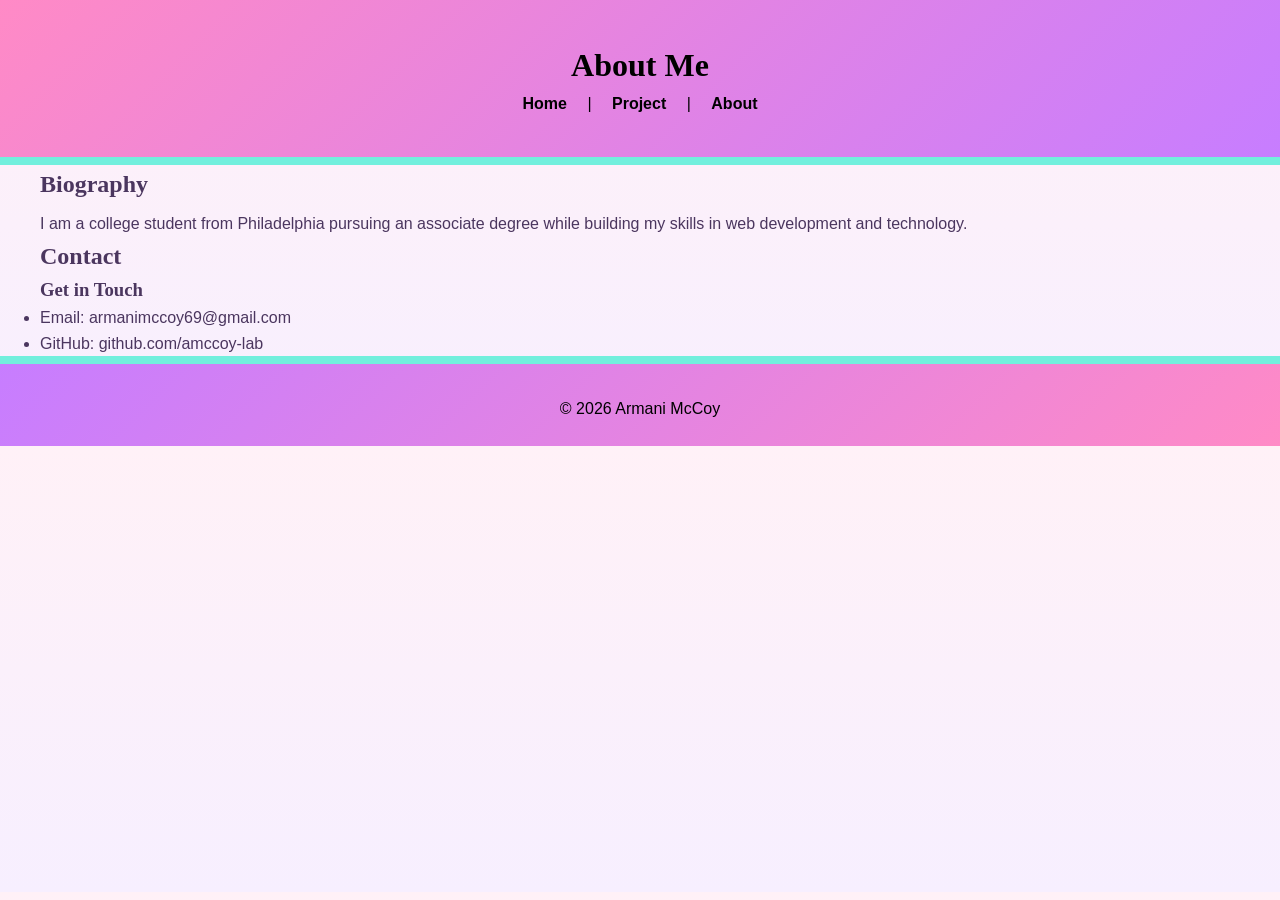
==== about.html @ d76a6e62 "Refactor code structure for improved readability and maintainability" ====
<!DOCTYPE html>
<html lang="en">

<head>
    <meta charset="UTF-8">
    <meta name="viewport" content="width=device-width, initial-scale=1.0">
   <title>About Me - My Portfolio</title>
<link rel="stylesheet" href="mystyle.css">
</head>

<body>

<header id="header">

<h1>About Me</h1>

<nav>
    <a href="index.html">Home</a> |
    <a href="project.html">Project</a> |
    <a href="about.html">About</a>
</nav>

</header>

<main>

<section>

<h2>Biography</h2>

<p>
I am a college student from Philadelphia pursuing an associate degree while
building my skills in web development and technology.
</p>

</section>

<section>

<h2>Contact</h2>

<h3>Get in Touch</h3>

<ul>
    <li>Email: armanimccoy69@gmail.com</li>
    <li>GitHub: github.com/amccoy-lab</li>

</ul>

</section>

</main>

<footer id="footer">

<p>&copy; 2026 Armani McCoy</p>

</footer>

</body>
</html>
---- mystyle.css ----
/* =====================
   GLOBAL STYLES
   ===================== */

* {
    box-sizing: border-box;
    margin: 0;
    padding: 0;
}

body {
    font-family: "Poppins", sans-serif;
    background: linear-gradient(to bottom, #fff1f7, #f7efff);
    color: #4b365f;
    line-height: 1.6;
    overflow-x: hidden;
}

/* TYPE SELECTORS */

h1, h2, h3 {
    font-family: "Playfair Display", serif;
}

p {
    margin-top: 8px;
}

img {
    width: 100%;
    max-width: 600px;
    display: block;
    border-radius: 16px;
}

/* ID SELECTORS */

#header {
    background: linear-gradient(135deg, #ff8ac6, #c77dff);
    color: black;
    text-align: center;
    padding: 40px;
    border-bottom: 8px solid #72efdd;
}

#footer {
    background: linear-gradient(135deg, #c77dff, #ff8ac6);
    color: black;
    text-align: center;
    padding: 24px;
    border-top: 8px solid #72efdd;
}

/* CLASS SELECTORS */

.content-box {
    background-color: white;
    margin: 32px;
    padding: 24px;
    border: 3px solid #ff8ac6;
    border-radius: 24px;
    box-shadow: 0 4px 12px rgba(0,0,0,.1);
}

.card {
    background-color: #fff7fc;
    padding: 24px;
    border: 2px solid #c77dff;
    border-radius: 16px;
    box-shadow: 0 2px 8px rgba(0,0,0,.08);
}

/* =====================
   NAVIGATION
   ===================== */

nav ul {
    list-style: none;
    margin-top: 16px;
}

nav li {
    display: inline-block;
    margin: 0 8px;
}

nav a {
    text-decoration: none;
    color: black;
    font-weight: 600;
    padding: 8px 16px;
    border-radius: 24px;
    transition: 0.3s;
}

nav a:hover {
    background-color: rgba(255,255,255,.25);
}

/* =====================
   FLEXBOX LAYOUT
   ===================== */

#goals {
    display: flex;
    gap: 24px;
    flex-wrap: wrap;
}

#goals .card {
    flex: 1 1 300px;
}

/* GOALS GRID */

.goals-grid {
    display: grid;
    grid-template-columns: repeat(3, 1fr);
    gap: 24px;
}

/* =====================
   HOBBIES
   ===================== */

#hobbies ul {
    padding-left: 24px;
    margin-top: 16px;
}

#hobbies li {
    margin-bottom: 8px;
}

/* =====================
   IMAGE STYLING
   ===================== */

#about img {
    margin-top: 24px;
    border: 4px solid #72efdd;
}

/* =====================
   DESKTOP CONTAINER
   ===================== */

main {
    max-width: 1200px;
    margin: 0 auto;
    width: 100%;
}

/* =====================
   LARGE TABLET
   1024px
   ===================== */

@media (max-width: 1024px) {

    .goals-grid {
        grid-template-columns: repeat(2, 1fr);
    }

    .content-box {
        margin: 24px;
    }

}

/* =====================
   SMALL TABLET
   768px
   ===================== */

@media (max-width: 768px) {

    .content-box {
        margin: 24px 16px;
    }

    #goals {
        flex-direction: column;
    }

    nav li {
        display: inline-block;
        margin: 8px 4px;
    }

}

/* =====================
   MOBILE
   640px
   ===================== */

@media (max-width: 640px) {

    .goals-grid {
        grid-template-columns: 1fr;
    }

    .content-box {
        margin: 16px;
        padding: 16px;
    }

    nav li {
        display: block;
        margin: 8px 0;
    }

}

/* =====================
   SMALL MOBILE
   320px+
   ===================== */

@media (max-width: 480px) {

    #header {
        padding: 24px 16px;
    }

    h1 {
        font-size: 2rem;
    }

    h2 {
        font-size: 1.5rem;
    }

    .content-box {
        margin: 16px 8px;
        padding: 16px;
    }

    .card {
        padding: 16px;
    }

}
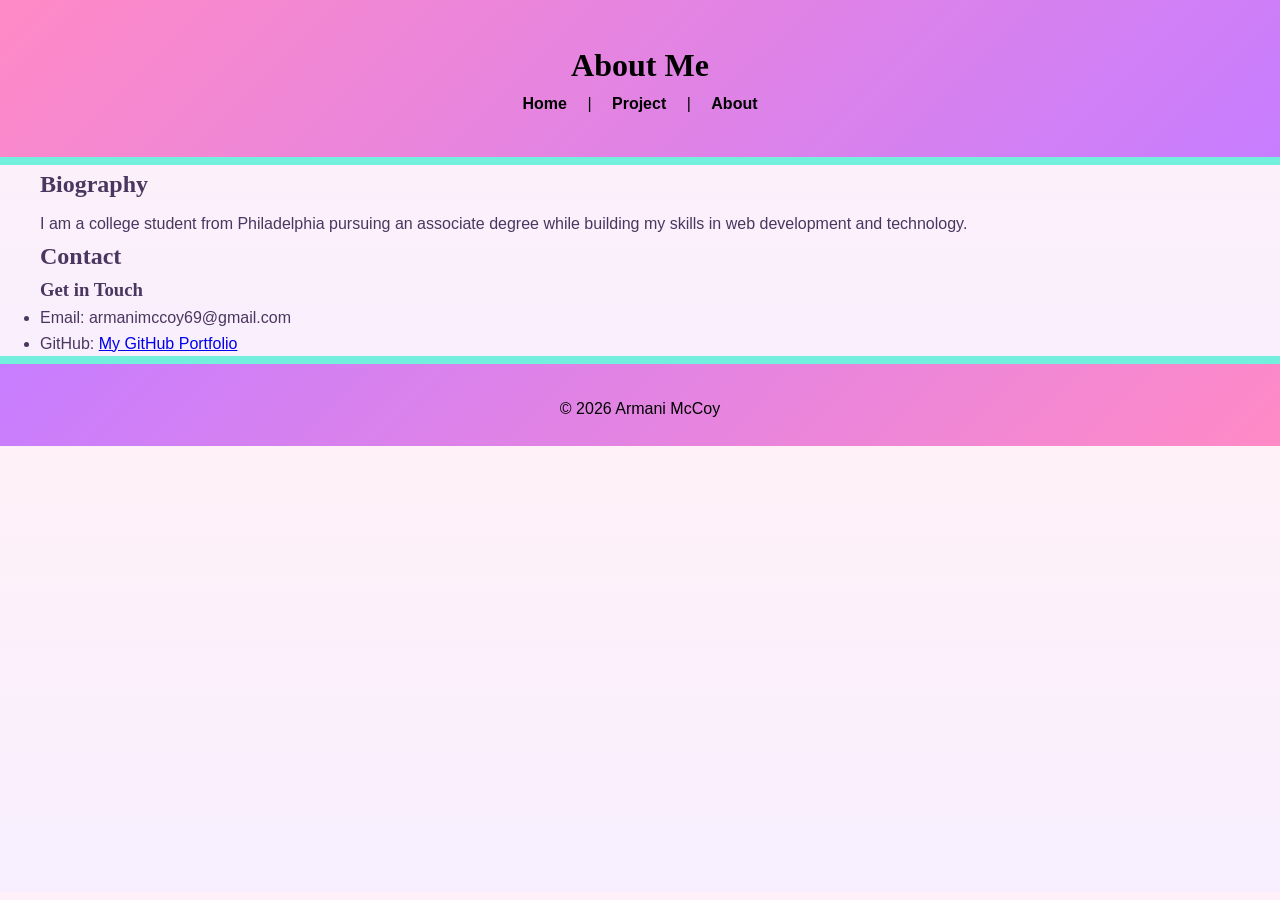
==== commit 05a1a997: "Enhance accessibility by adding aria-labels to navigation elements and update GitHub link format in " ====
--- a/about.html
+++ b/about.html
@@ -14,7 +14,7 @@
 
 <h1>About Me</h1>
 
-<nav>
+<nav aria-label="Main navigation">
     <a href="index.html">Home</a> |
     <a href="project.html">Project</a> |
     <a href="about.html">About</a>
@@ -43,7 +43,9 @@
 
 <ul>
     <li>Email: armanimccoy69@gmail.com</li>
-    <li>GitHub: github.com/amccoy-lab</li>
+   <li>GitHub:
+    <a href="https://github.com/amccoy-lab">My GitHub Portfolio</a>
+</li>
 
 </ul>
 
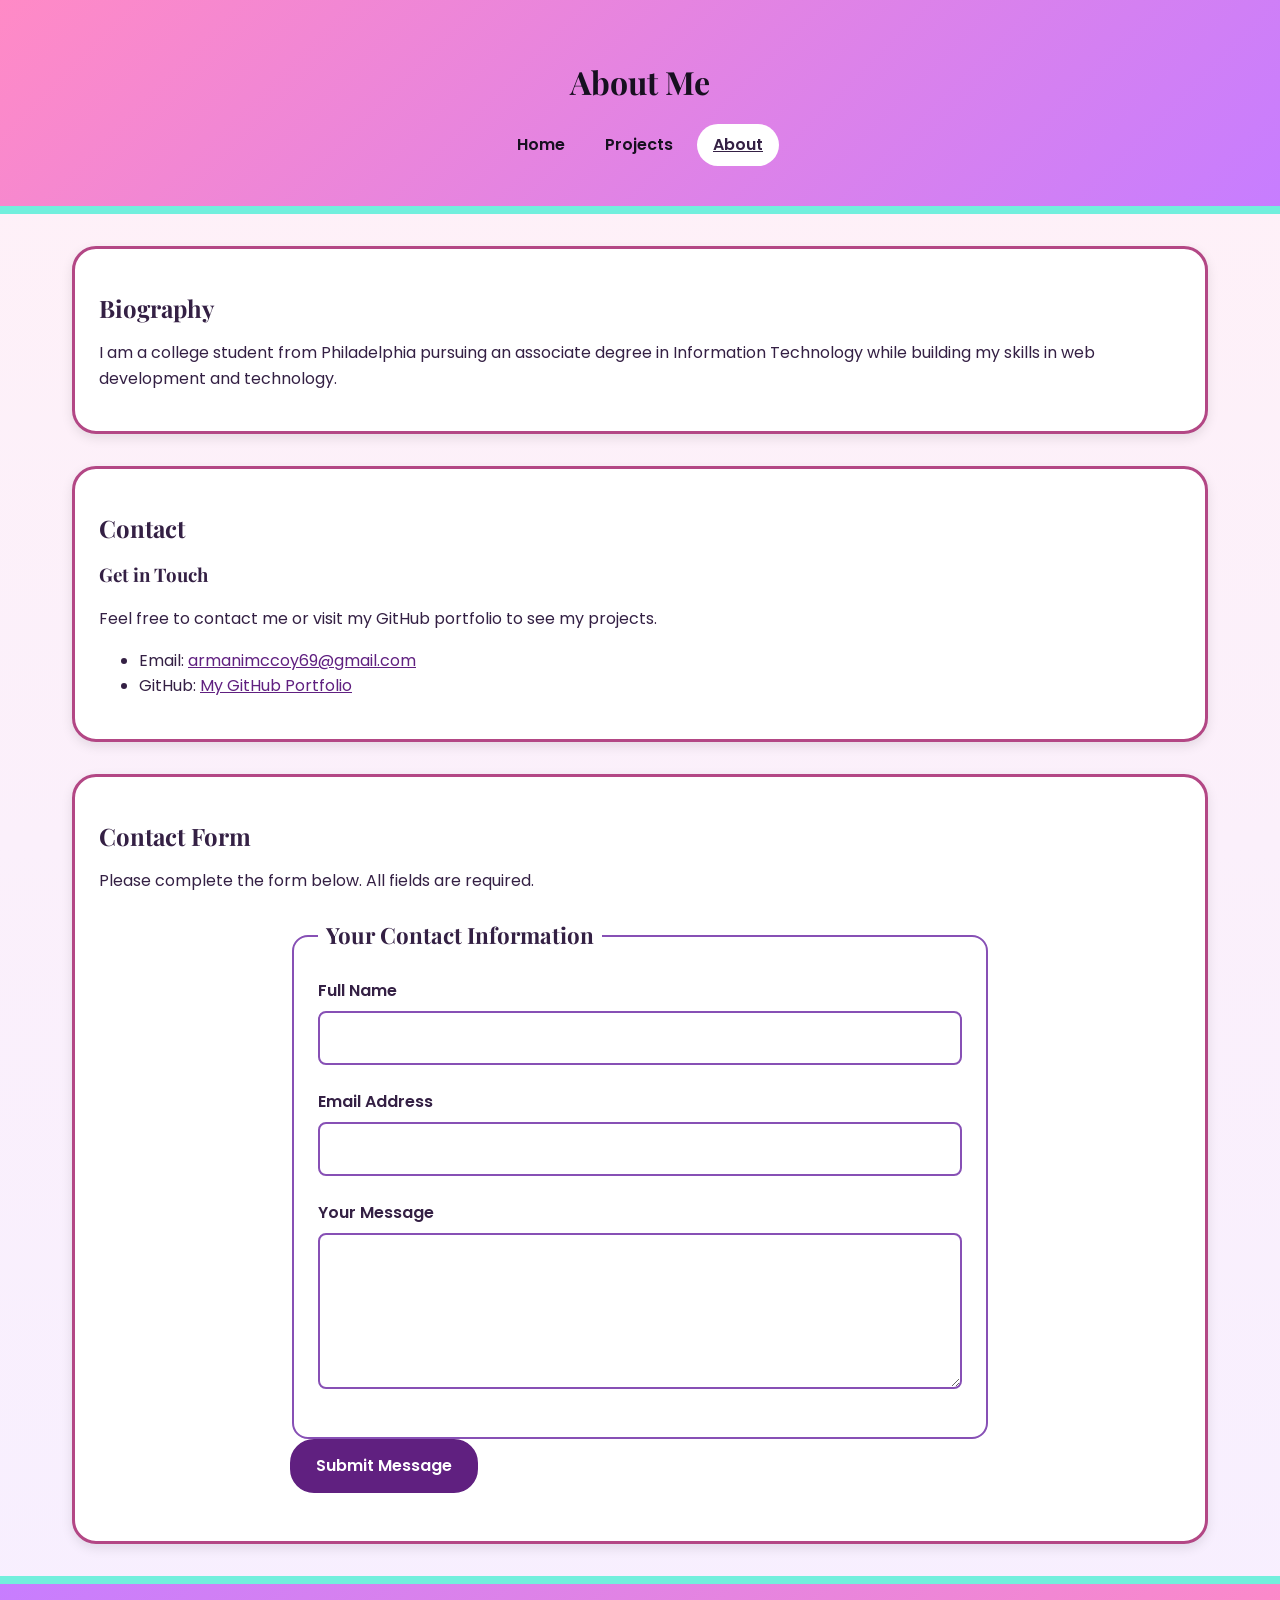
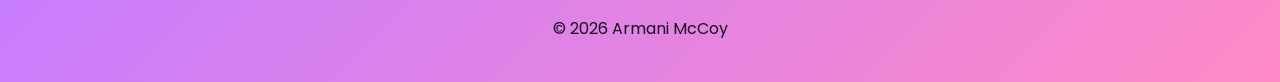
==== commit 15bbfcbc: "Refactor about.html for improved structure and accessibility; add contact form and enhance content f" ====
--- a/about.html
+++ b/about.html
@@ -1,63 +1,180 @@
+
 <!DOCTYPE html>
 <html lang="en">
 
 <head>
     <meta charset="UTF-8">
-    <meta name="viewport" content="width=device-width, initial-scale=1.0">
-   <title>About Me - My Portfolio</title>
-<link rel="stylesheet" href="mystyle.css">
+    <meta name="viewport"
+          content="width=device-width, initial-scale=1.0">
+
+    <title>About Me - Armani McCoy Portfolio</title>
+    <link rel="stylesheet" href="mystyle.css">
 </head>
 
 <body>
 
+<a class="skip-link" href="#main-content">
+    Skip to main content
+</a>
+
 <header id="header">
 
-<h1>About Me</h1>
+    <h1>About Me</h1>
 
-<nav aria-label="Main navigation">
-    <a href="index.html">Home</a> |
-    <a href="project.html">Project</a> |
-    <a href="about.html">About</a>
-</nav>
+    <nav aria-label="Main navigation">
+        <a href="index.html">Home</a>
+        <a href="project.html">Projects</a>
+        <a href="about.html" aria-current="page">About</a>
+    </nav>
 
 </header>
 
-<main>
+<main id="main-content">
 
-<section>
+    <section class="content-box">
 
-<h2>Biography</h2>
+        <h2>Biography</h2>
 
-<p>
-I am a college student from Philadelphia pursuing an associate degree while
-building my skills in web development and technology.
-</p>
+        <p>
+            I am a college student from Philadelphia
+            pursuing an associate degree in
+            Information Technology while building
+            my skills in web development and technology.
+        </p>
 
-</section>
+    </section>
 
-<section>
+    <section class="content-box">
 
-<h2>Contact</h2>
+        <h2>Contact</h2>
 
-<h3>Get in Touch</h3>
+        <h3>Get in Touch</h3>
 
-<ul>
-    <li>Email: armanimccoy69@gmail.com</li>
-   <li>GitHub:
-    <a href="https://github.com/amccoy-lab">My GitHub Portfolio</a>
-</li>
+        <p>
+            Feel free to contact me or visit my
+            GitHub portfolio to see my projects.
+        </p>
 
-</ul>
+        <ul>
+            <li>
+                Email:
+                <a href="mailto:armanimccoy69@gmail.com">
+                    armanimccoy69@gmail.com
+                </a>
+            </li>
 
-</section>
+            <li>
+                GitHub:
+                <a href="https://github.com/amccoy-lab">
+                    My GitHub Portfolio
+                </a>
+            </li>
+        </ul>
+
+    </section>
+
+    <section class="content-box">
+
+        <h2>Contact Form</h2>
+
+        <p>
+            Please complete the form below.
+            All fields are required.
+        </p>
+
+        <form id="contact-form"
+              class="contact-form"
+              novalidate>
+
+            <fieldset>
+
+                <legend>Your Contact Information</legend>
+
+                <div class="form-group">
+
+                    <label for="full-name">
+                        Full Name
+                    </label>
+
+                    <input
+                        type="text"
+                        id="full-name"
+                        name="full-name"
+                        autocomplete="name"
+                        required
+                        aria-describedby="name-error"
+                    >
+
+                    <p id="name-error"
+                       class="error-message"
+                       aria-live="polite"></p>
+
+                </div>
+
+                <div class="form-group">
+
+                    <label for="email">
+                        Email Address
+                    </label>
+
+                    <input
+                        type="email"
+                        id="email"
+                        name="email"
+                        autocomplete="email"
+                        required
+                        aria-describedby="email-error"
+                    >
+
+                    <p id="email-error"
+                       class="error-message"
+                       aria-live="polite"></p>
+
+                </div>
+
+                <div class="form-group">
+
+                    <label for="message">
+                        Your Message
+                    </label>
+
+                    <textarea
+                        id="message"
+                        name="message"
+                        rows="5"
+                        required
+                        aria-describedby="message-error"
+                    ></textarea>
+
+                    <p id="message-error"
+                       class="error-message"
+                       aria-live="polite"></p>
+
+                </div>
+
+            </fieldset>
+
+            <button type="submit"
+                    class="submit-button">
+                Submit Message
+            </button>
+
+            <p id="form-status"
+               class="form-status"
+               role="status"
+               aria-live="polite"></p>
+
+        </form>
+
+    </section>
 
 </main>
 
 <footer id="footer">
-
-<p>&copy; 2026 Armani McCoy</p>
-
+    <p>&copy; 2026 Armani McCoy</p>
 </footer>
 
+<script src="contact.js"></script>
+
 </body>
-</html>+</html>
--- a/mystyle.css
+++ b/mystyle.css
@@ -2,25 +2,31 @@
 /* =====================
    GLOBAL STYLES
    ===================== */
+
+@import url('https://fonts.googleapis.com/css2?family=Playfair+Display:wght@400;600;700&family=Poppins:wght@400;500;600;700&display=swap');
 
 * {
     box-sizing: border-box;
+}
+
+html {
+    scroll-behavior: smooth;
+}
+
+body {
     margin: 0;
-    padding: 0;
-}
-
-body {
     font-family: "Poppins", sans-serif;
     background: linear-gradient(to bottom, #fff1f7, #f7efff);
-    color: #4b365f;
+    color: #342044;
     line-height: 1.6;
-    overflow-x: hidden;
+    overflow-wrap: break-word;
 }
 
 /* TYPE SELECTORS */
 
 h1, h2, h3 {
     font-family: "Playfair Display", serif;
+    line-height: 1.3;
 }
 
 p {
@@ -30,94 +36,154 @@
 img {
     width: 100%;
     max-width: 600px;
+    height: auto;
     display: block;
     border-radius: 16px;
 }
 
-/* ID SELECTORS */
+a {
+    color: #602080;
+}
+
+a:hover {
+    text-decoration: underline;
+}
+
+/* =====================
+   KEYBOARD ACCESSIBILITY
+   ===================== */
+
+.skip-link {
+    position: absolute;
+    top: -100px;
+    left: 16px;
+    z-index: 1000;
+    background: white;
+    color: #342044;
+    padding: 12px 16px;
+    border: 2px solid #602080;
+    border-radius: 8px;
+}
+
+.skip-link:focus {
+    top: 8px;
+}
+
+:focus-visible {
+    outline: 3px solid #342044;
+    outline-offset: 4px;
+}
+
+/* =====================
+   HEADER AND FOOTER
+   ===================== */
 
 #header {
     background: linear-gradient(135deg, #ff8ac6, #c77dff);
-    color: black;
+    color: #171020;
     text-align: center;
-    padding: 40px;
+    padding: 40px 24px;
     border-bottom: 8px solid #72efdd;
 }
 
 #footer {
     background: linear-gradient(135deg, #c77dff, #ff8ac6);
-    color: black;
+    color: #171020;
     text-align: center;
     padding: 24px;
     border-top: 8px solid #72efdd;
 }
 
-/* CLASS SELECTORS */
+/* =====================
+   NAVIGATION
+   ===================== */
+
+nav {
+    display: flex;
+    justify-content: center;
+    align-items: center;
+    flex-wrap: wrap;
+    gap: 8px;
+    margin-top: 16px;
+}
+
+nav a {
+    display: inline-block;
+    text-decoration: none;
+    color: #171020;
+    font-weight: 600;
+    padding: 8px 16px;
+    border-radius: 24px;
+}
+
+nav a:hover,
+nav a:focus-visible {
+    background-color: #ffffff;
+    color: #342044;
+}
+
+nav a[aria-current="page"] {
+    background-color: #ffffff;
+    color: #342044;
+    text-decoration: underline;
+}
+
+/* =====================
+   MAIN CONTENT
+   ===================== */
+
+main {
+    max-width: 1200px;
+    width: 100%;
+    margin: 0 auto;
+}
 
 .content-box {
-    background-color: white;
+    background-color: #ffffff;
     margin: 32px;
     padding: 24px;
-    border: 3px solid #ff8ac6;
+    border: 3px solid #b34785;
     border-radius: 24px;
-    box-shadow: 0 4px 12px rgba(0,0,0,.1);
-}
+    box-shadow: 0 4px 12px rgba(0, 0, 0, .1);
+}
+
+.content-box h2 {
+    margin-bottom: 16px;
+}
+
+/* =====================
+   GESTALT: SIMILARITY
+   ===================== */
 
 .card {
     background-color: #fff7fc;
     padding: 24px;
-    border: 2px solid #c77dff;
+    border: 2px solid #8750b5;
     border-radius: 16px;
-    box-shadow: 0 2px 8px rgba(0,0,0,.08);
-}
-
-/* =====================
-   NAVIGATION
-   ===================== */
-
-nav ul {
-    list-style: none;
-    margin-top: 16px;
-}
-
-nav li {
-    display: inline-block;
-    margin: 0 8px;
-}
-
-nav a {
-    text-decoration: none;
-    color: black;
-    font-weight: 600;
-    padding: 8px 16px;
-    border-radius: 24px;
-    transition: 0.3s;
-}
-
-nav a:hover {
-    background-color: rgba(255,255,255,.25);
-}
-
-/* =====================
-   FLEXBOX LAYOUT
-   ===================== */
-
-#goals {
-    display: flex;
-    gap: 24px;
-    flex-wrap: wrap;
-}
-
-#goals .card {
-    flex: 1 1 300px;
-}
-
-/* GOALS GRID */
+    box-shadow: 0 2px 8px rgba(0, 0, 0, .08);
+}
+
+.card h3 {
+    color: #51236b;
+    margin-top: 0;
+}
+
+.card p {
+    margin-bottom: 0;
+}
+
+/* =====================
+   GESTALT: PROXIMITY
+   ===================== */
 
 .goals-grid {
     display: grid;
-    grid-template-columns: repeat(3, 1fr);
+    grid-template-columns: repeat(2, minmax(0, 1fr));
     gap: 24px;
+}
+
+#goals .card {
+    width: 100%;
 }
 
 /* =====================
@@ -137,31 +203,120 @@
    IMAGE STYLING
    ===================== */
 
-#about img {
+#about img,
+.portfolio-image {
     margin-top: 24px;
-    border: 4px solid #72efdd;
-}
-
-/* =====================
-   DESKTOP CONTAINER
-   ===================== */
-
-main {
-    max-width: 1200px;
-    margin: 0 auto;
+    border: 4px solid #479a8e;
+}
+
+/* =====================
+   ACCESSIBLE CONTACT FORM
+   ===================== */
+
+.contact-form {
+    max-width: 700px;
+    margin: 24px auto;
+}
+
+.contact-form fieldset {
+    border: 2px solid #8750b5;
+    border-radius: 16px;
+    padding: 24px;
+    min-width: 0;
+}
+
+.contact-form legend {
+    font-family: "Playfair Display", serif;
+    font-size: 1.4rem;
+    font-weight: 700;
+    color: #342044;
+    padding: 0 8px;
+}
+
+.form-group {
+    margin-bottom: 24px;
+}
+
+.form-group label {
+    display: block;
+    font-weight: 600;
+    margin-bottom: 8px;
+    color: #342044;
+}
+
+.form-group input,
+.form-group textarea {
+    display: block;
     width: 100%;
-}
-
-/* =====================
-   LARGE TABLET
-   1024px
+    padding: 12px;
+    border: 2px solid #8750b5;
+    border-radius: 8px;
+    font: inherit;
+    color: #342044;
+    background-color: #ffffff;
+}
+
+.form-group textarea {
+    min-height: 150px;
+    resize: vertical;
+}
+
+.form-group input:focus-visible,
+.form-group textarea:focus-visible {
+    outline: 3px solid #342044;
+    outline-offset: 2px;
+}
+
+.form-group input[aria-invalid="true"],
+.form-group textarea[aria-invalid="true"] {
+    border: 3px solid #a11232;
+}
+
+.error-message {
+    color: #a11232;
+    font-size: 0.95rem;
+    font-weight: 600;
+    margin-top: 8px;
+}
+
+.form-status {
+    margin-top: 16px;
+    font-weight: 600;
+}
+
+.form-status.error {
+    color: #a11232;
+}
+
+.form-status.success {
+    color: #245d39;
+}
+
+.submit-button {
+    background-color: #602080;
+    color: #ffffff;
+    border: 2px solid #602080;
+    padding: 12px 24px;
+    border-radius: 24px;
+    font: inherit;
+    font-weight: 600;
+    cursor: pointer;
+}
+
+.submit-button:hover {
+    background-color: #44135e;
+}
+
+.submit-button:focus-visible {
+    outline: 3px solid #342044;
+    outline-offset: 4px;
+}
+
+/* =====================
+   LARGE TABLET: 1024px
    ===================== */
 
 @media (max-width: 1024px) {
-
-    .goals-grid {
-        grid-template-columns: repeat(2, 1fr);
-    }
 
     .content-box {
         margin: 24px;
@@ -170,8 +325,7 @@
 }
 
 /* =====================
-   SMALL TABLET
-   768px
+   TABLET: 768px
    ===================== */
 
 @media (max-width: 768px) {
@@ -180,43 +334,43 @@
         margin: 24px 16px;
     }
 
-    #goals {
-        flex-direction: column;
-    }
-
-    nav li {
-        display: inline-block;
-        margin: 8px 4px;
-    }
-
-}
-
-/* =====================
-   MOBILE
-   640px
-   ===================== */
-
-@media (max-width: 640px) {
-
     .goals-grid {
         grid-template-columns: 1fr;
     }
+
+    #header {
+        padding: 32px 16px;
+    }
+
+}
+
+/* =====================
+   MOBILE: 640px
+   ===================== */
+
+@media (max-width: 640px) {
 
     .content-box {
         margin: 16px;
         padding: 16px;
     }
 
-    nav li {
-        display: block;
-        margin: 8px 0;
-    }
-
-}
-
-/* =====================
-   SMALL MOBILE
-   320px+
+    nav {
+        gap: 8px;
+    }
+
+    nav a {
+        padding: 8px 12px;
+    }
+
+    .contact-form fieldset {
+        padding: 16px;
+    }
+
+}
+
+/* =====================
+   SMALL MOBILE: 320px+
    ===================== */
 
 @media (max-width: 480px) {
@@ -242,4 +396,21 @@
         padding: 16px;
     }
 
-}
+    nav a {
+        padding: 8px;
+        font-size: 0.9rem;
+    }
+
+}
+
+/* =====================
+   REDUCED MOTION
+   ===================== */
+
+@media (prefers-reduced-motion: reduce) {
+
+    html {
+        scroll-behavior: auto;
+    }
+
+}
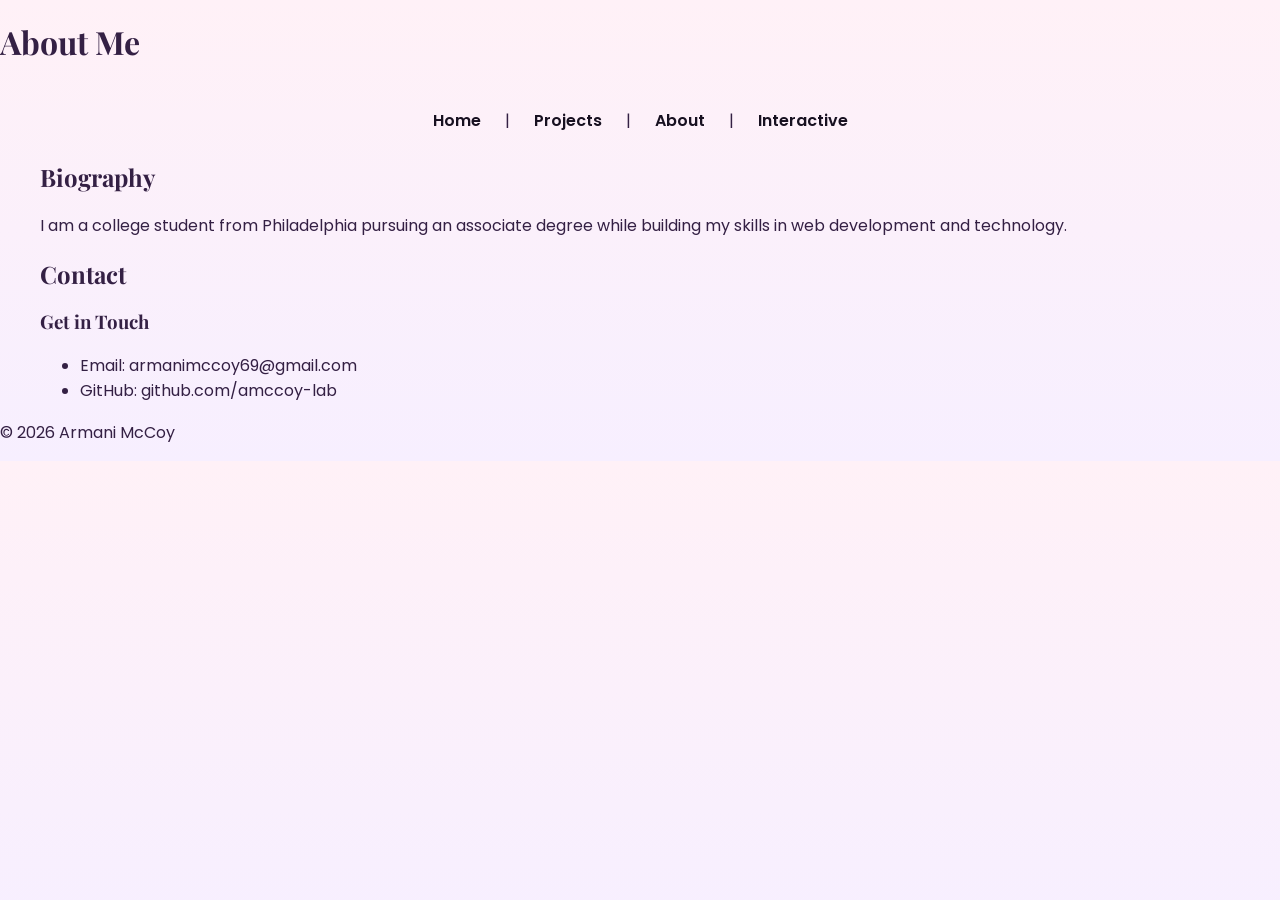
==== commit a81d8c57: "Add interactive features: button click counter, color customization, and dynamic to-do list" ====
--- a/about.html
+++ b/about.html
@@ -1,180 +1,67 @@
-
 <!DOCTYPE html>
 <html lang="en">
 
 <head>
     <meta charset="UTF-8">
-    <meta name="viewport"
-          content="width=device-width, initial-scale=1.0">
-
-    <title>About Me - Armani McCoy Portfolio</title>
-    <link rel="stylesheet" href="mystyle.css">
+    <meta name="viewport" content="width=device-width, initial-scale=1.0">
+    <title>About | Armani McCoy</title>
+    <link rel="preconnect" href="https://fonts.googleapis.com">
+<link rel="preconnect" href="https://fonts.gstatic.com" crossorigin>
+<link href="https://fonts.googleapis.com/css2?family=DM+Sans:wght@400;500;600;700&family=Poppins:wght@400;500;600;700&display=swap" rel="stylesheet">
+    <link rel="stylesheet" href="/mystyle.css">
 </head>
 
 <body>
 
-<a class="skip-link" href="#main-content">
-    Skip to main content
-</a>
+<header>
 
-<header id="header">
+<h1>About Me</h1>
 
-    <h1>About Me</h1>
-
-    <nav aria-label="Main navigation">
-        <a href="index.html">Home</a>
-        <a href="project.html">Projects</a>
-        <a href="about.html" aria-current="page">About</a>
-    </nav>
+<nav>
+   <nav aria-label="Main navigation">
+    <a href="index.html">Home</a> |
+    <a href="project.html">Projects</a> |
+    <a href="about.html">About</a> |
+    <a href="interactive.html">Interactive</a>
+</nav>
+</nav>
 
 </header>
 
-<main id="main-content">
+<main>
 
-    <section class="content-box">
+<section>
 
-        <h2>Biography</h2>
+<h2>Biography</h2>
 
-        <p>
-            I am a college student from Philadelphia
-            pursuing an associate degree in
-            Information Technology while building
-            my skills in web development and technology.
-        </p>
+<p>
+I am a college student from Philadelphia pursuing an associate degree while
+building my skills in web development and technology.
+</p>
 
-    </section>
+</section>
 
-    <section class="content-box">
+<section>
 
-        <h2>Contact</h2>
+<h2>Contact</h2>
 
-        <h3>Get in Touch</h3>
+<h3>Get in Touch</h3>
 
-        <p>
-            Feel free to contact me or visit my
-            GitHub portfolio to see my projects.
-        </p>
+<ul>
+    <li>Email: armanimccoy69@gmail.com</li>
+    <li>GitHub: github.com/amccoy-lab</li>
 
-        <ul>
-            <li>
-                Email:
-                <a href="mailto:armanimccoy69@gmail.com">
-                    armanimccoy69@gmail.com
-                </a>
-            </li>
+</ul>
 
-            <li>
-                GitHub:
-                <a href="https://github.com/amccoy-lab">
-                    My GitHub Portfolio
-                </a>
-            </li>
-        </ul>
-
-    </section>
-
-    <section class="content-box">
-
-        <h2>Contact Form</h2>
-
-        <p>
-            Please complete the form below.
-            All fields are required.
-        </p>
-
-        <form id="contact-form"
-              class="contact-form"
-              novalidate>
-
-            <fieldset>
-
-                <legend>Your Contact Information</legend>
-
-                <div class="form-group">
-
-                    <label for="full-name">
-                        Full Name
-                    </label>
-
-                    <input
-                        type="text"
-                        id="full-name"
-                        name="full-name"
-                        autocomplete="name"
-                        required
-                        aria-describedby="name-error"
-                    >
-
-                    <p id="name-error"
-                       class="error-message"
-                       aria-live="polite"></p>
-
-                </div>
-
-                <div class="form-group">
-
-                    <label for="email">
-                        Email Address
-                    </label>
-
-                    <input
-                        type="email"
-                        id="email"
-                        name="email"
-                        autocomplete="email"
-                        required
-                        aria-describedby="email-error"
-                    >
-
-                    <p id="email-error"
-                       class="error-message"
-                       aria-live="polite"></p>
-
-                </div>
-
-                <div class="form-group">
-
-                    <label for="message">
-                        Your Message
-                    </label>
-
-                    <textarea
-                        id="message"
-                        name="message"
-                        rows="5"
-                        required
-                        aria-describedby="message-error"
-                    ></textarea>
-
-                    <p id="message-error"
-                       class="error-message"
-                       aria-live="polite"></p>
-
-                </div>
-
-            </fieldset>
-
-            <button type="submit"
-                    class="submit-button">
-                Submit Message
-            </button>
-
-            <p id="form-status"
-               class="form-status"
-               role="status"
-               aria-live="polite"></p>
-
-        </form>
-
-    </section>
+</section>
 
 </main>
 
-<footer id="footer">
-    <p>&copy; 2026 Armani McCoy</p>
+<footer>
+
+<p>&copy; 2026 Armani McCoy</p>
+
 </footer>
 
-<script src="contact.js"></script>
-
 </body>
-</html>
+</html>
--- a/mystyle.css
+++ b/mystyle.css
@@ -414,3 +414,45 @@
     }
 
 }
+
+/* =====================
+   PROJECTS PAGE LAYOUT
+   ===================== */
+
+/* Gestalt Principle: Proximity */
+
+.projects-grid {
+    display: grid;
+    grid-template-columns: repeat(3, minmax(0, 1fr));
+    gap: 24px;
+    margin-top: 24px;
+}
+
+/* Gestalt Principle: Similarity */
+
+.projects-grid .card {
+    background-color: #fff7fc;
+    border: 2px solid #8750b5;
+    border-radius: 16px;
+    padding: 24px;
+}
+
+/* Tablet */
+
+@media (max-width: 1024px) {
+
+    .projects-grid {
+        grid-template-columns: repeat(2, minmax(0, 1fr));
+    }
+
+}
+
+/* Mobile */
+
+@media (max-width: 640px) {
+
+    .projects-grid {
+        grid-template-columns: 1fr;
+    }
+
+}
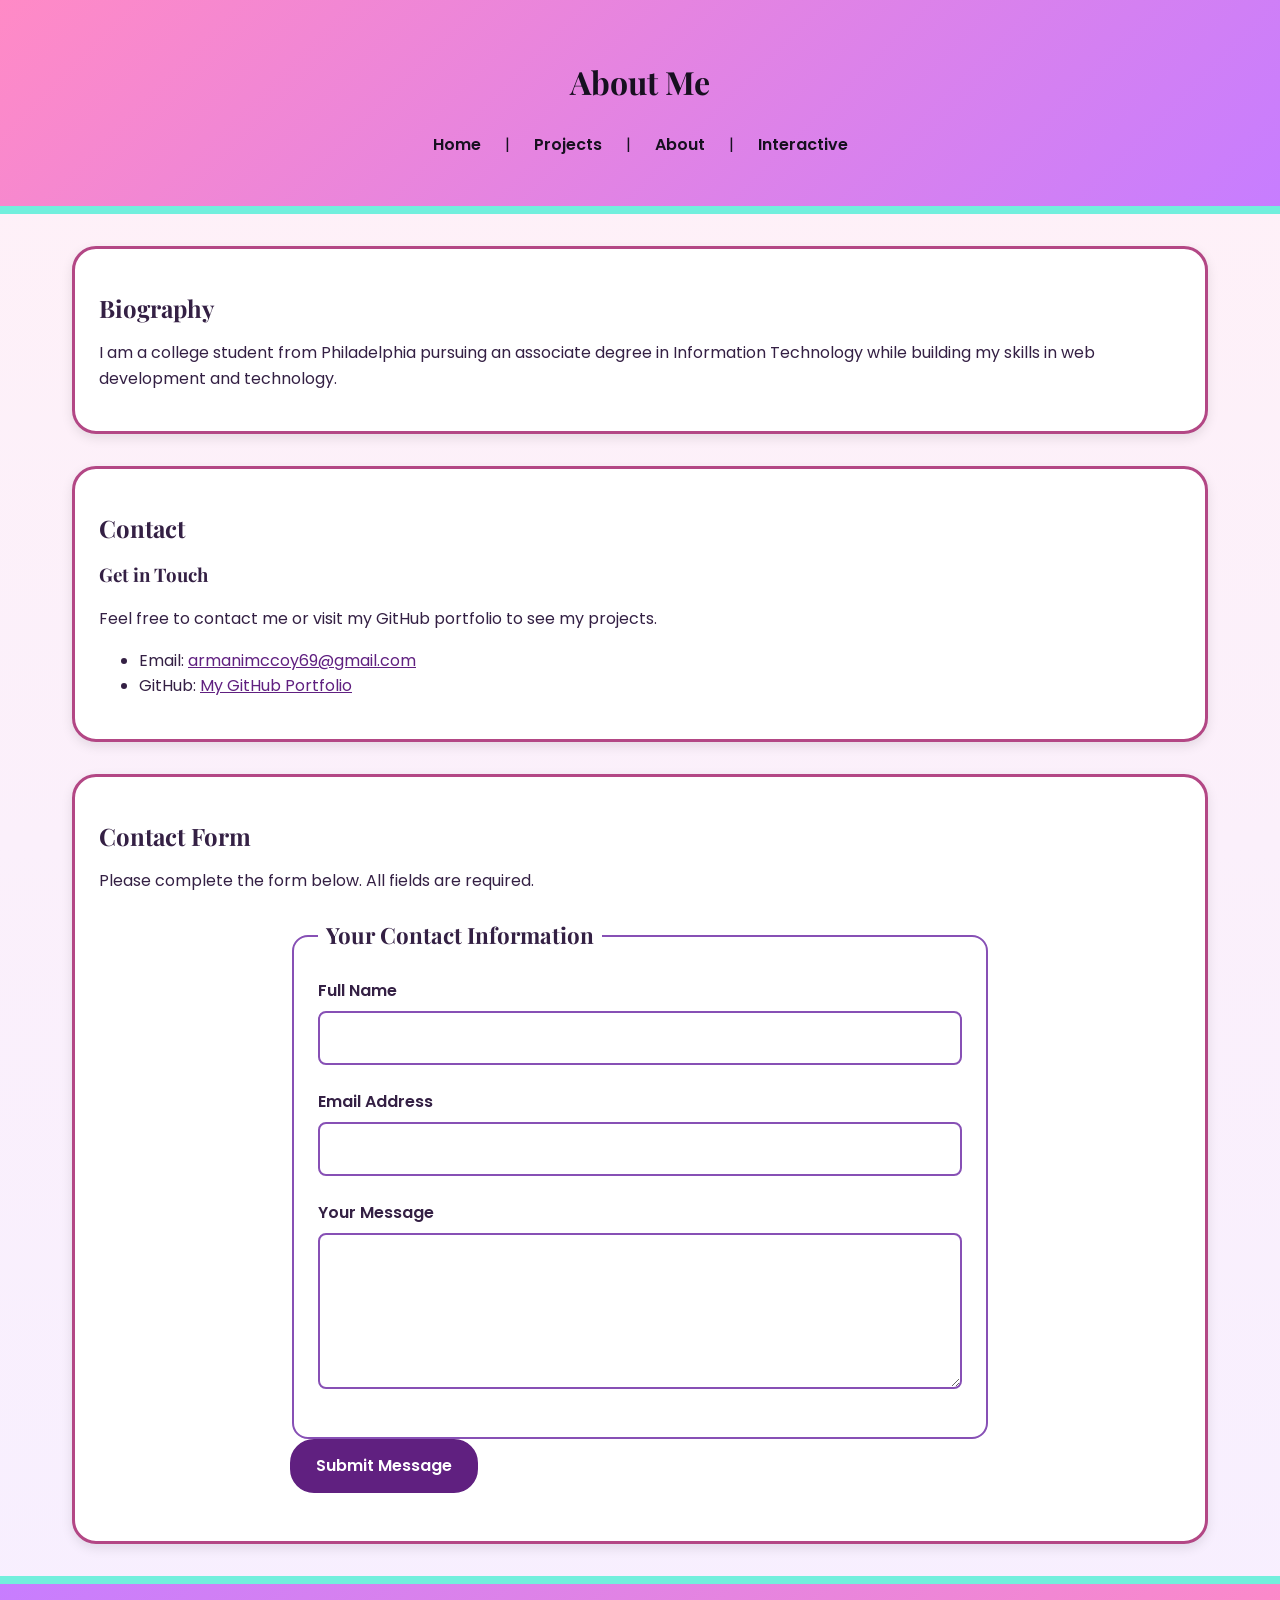
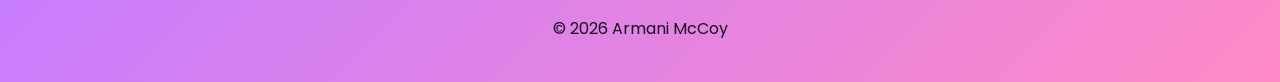
==== commit 12d7b814: "Resolved merge conflicts" ====
--- a/about.html
+++ b/about.html
@@ -1,67 +1,183 @@
+
 <!DOCTYPE html>
 <html lang="en">
 
 <head>
     <meta charset="UTF-8">
-    <meta name="viewport" content="width=device-width, initial-scale=1.0">
-    <title>About | Armani McCoy</title>
-    <link rel="preconnect" href="https://fonts.googleapis.com">
-<link rel="preconnect" href="https://fonts.gstatic.com" crossorigin>
-<link href="https://fonts.googleapis.com/css2?family=DM+Sans:wght@400;500;600;700&family=Poppins:wght@400;500;600;700&display=swap" rel="stylesheet">
-    <link rel="stylesheet" href="/mystyle.css">
+    <meta name="viewport"
+          content="width=device-width, initial-scale=1.0">
+
+    <title>About Me - Armani McCoy Portfolio</title>
+    <link rel="stylesheet" href="mystyle.css">
 </head>
 
 <body>
 
-<header>
+<a class="skip-link" href="#main-content">
+    Skip to main content
+</a>
 
-<h1>About Me</h1>
+<header id="header">
 
-<nav>
-   <nav aria-label="Main navigation">
+    <h1>About Me</h1>
+
+
+<nav aria-label="Main navigation">
     <a href="index.html">Home</a> |
     <a href="project.html">Projects</a> |
     <a href="about.html">About</a> |
     <a href="interactive.html">Interactive</a>
 </nav>
-</nav>
+
 
 </header>
 
-<main>
+<main id="main-content">
 
-<section>
+    <section class="content-box">
 
-<h2>Biography</h2>
+        <h2>Biography</h2>
 
-<p>
-I am a college student from Philadelphia pursuing an associate degree while
-building my skills in web development and technology.
-</p>
+        <p>
+            I am a college student from Philadelphia
+            pursuing an associate degree in
+            Information Technology while building
+            my skills in web development and technology.
+        </p>
 
-</section>
+    </section>
 
-<section>
+    <section class="content-box">
 
-<h2>Contact</h2>
+        <h2>Contact</h2>
 
-<h3>Get in Touch</h3>
+        <h3>Get in Touch</h3>
 
-<ul>
-    <li>Email: armanimccoy69@gmail.com</li>
-    <li>GitHub: github.com/amccoy-lab</li>
+        <p>
+            Feel free to contact me or visit my
+            GitHub portfolio to see my projects.
+        </p>
 
-</ul>
+        <ul>
+            <li>
+                Email:
+                <a href="mailto:armanimccoy69@gmail.com">
+                    armanimccoy69@gmail.com
+                </a>
+            </li>
 
-</section>
+            <li>
+                GitHub:
+                <a href="https://github.com/amccoy-lab">
+                    My GitHub Portfolio
+                </a>
+            </li>
+        </ul>
+
+    </section>
+
+    <section class="content-box">
+
+        <h2>Contact Form</h2>
+
+        <p>
+            Please complete the form below.
+            All fields are required.
+        </p>
+
+        <form id="contact-form"
+              class="contact-form"
+              novalidate>
+
+            <fieldset>
+
+                <legend>Your Contact Information</legend>
+
+                <div class="form-group">
+
+                    <label for="full-name">
+                        Full Name
+                    </label>
+
+                    <input
+                        type="text"
+                        id="full-name"
+                        name="full-name"
+                        autocomplete="name"
+                        required
+                        aria-describedby="name-error"
+                    >
+
+                    <p id="name-error"
+                       class="error-message"
+                       aria-live="polite"></p>
+
+                </div>
+
+                <div class="form-group">
+
+                    <label for="email">
+                        Email Address
+                    </label>
+
+                    <input
+                        type="email"
+                        id="email"
+                        name="email"
+                        autocomplete="email"
+                        required
+                        aria-describedby="email-error"
+                    >
+
+                    <p id="email-error"
+                       class="error-message"
+                       aria-live="polite"></p>
+
+                </div>
+
+                <div class="form-group">
+
+                    <label for="message">
+                        Your Message
+                    </label>
+
+                    <textarea
+                        id="message"
+                        name="message"
+                        rows="5"
+                        required
+                        aria-describedby="message-error"
+                    ></textarea>
+
+                    <p id="message-error"
+                       class="error-message"
+                       aria-live="polite"></p>
+
+                </div>
+
+            </fieldset>
+
+            <button type="submit"
+                    class="submit-button">
+                Submit Message
+            </button>
+
+            <p id="form-status"
+               class="form-status"
+               role="status"
+               aria-live="polite"></p>
+
+        </form>
+
+    </section>
 
 </main>
 
-<footer>
-
-<p>&copy; 2026 Armani McCoy</p>
-
+<footer id="footer">
+    <p>&copy; 2026 Armani McCoy</p>
 </footer>
 
+<script src="contact.js"></script>
+
 </body>
-</html>+</html>
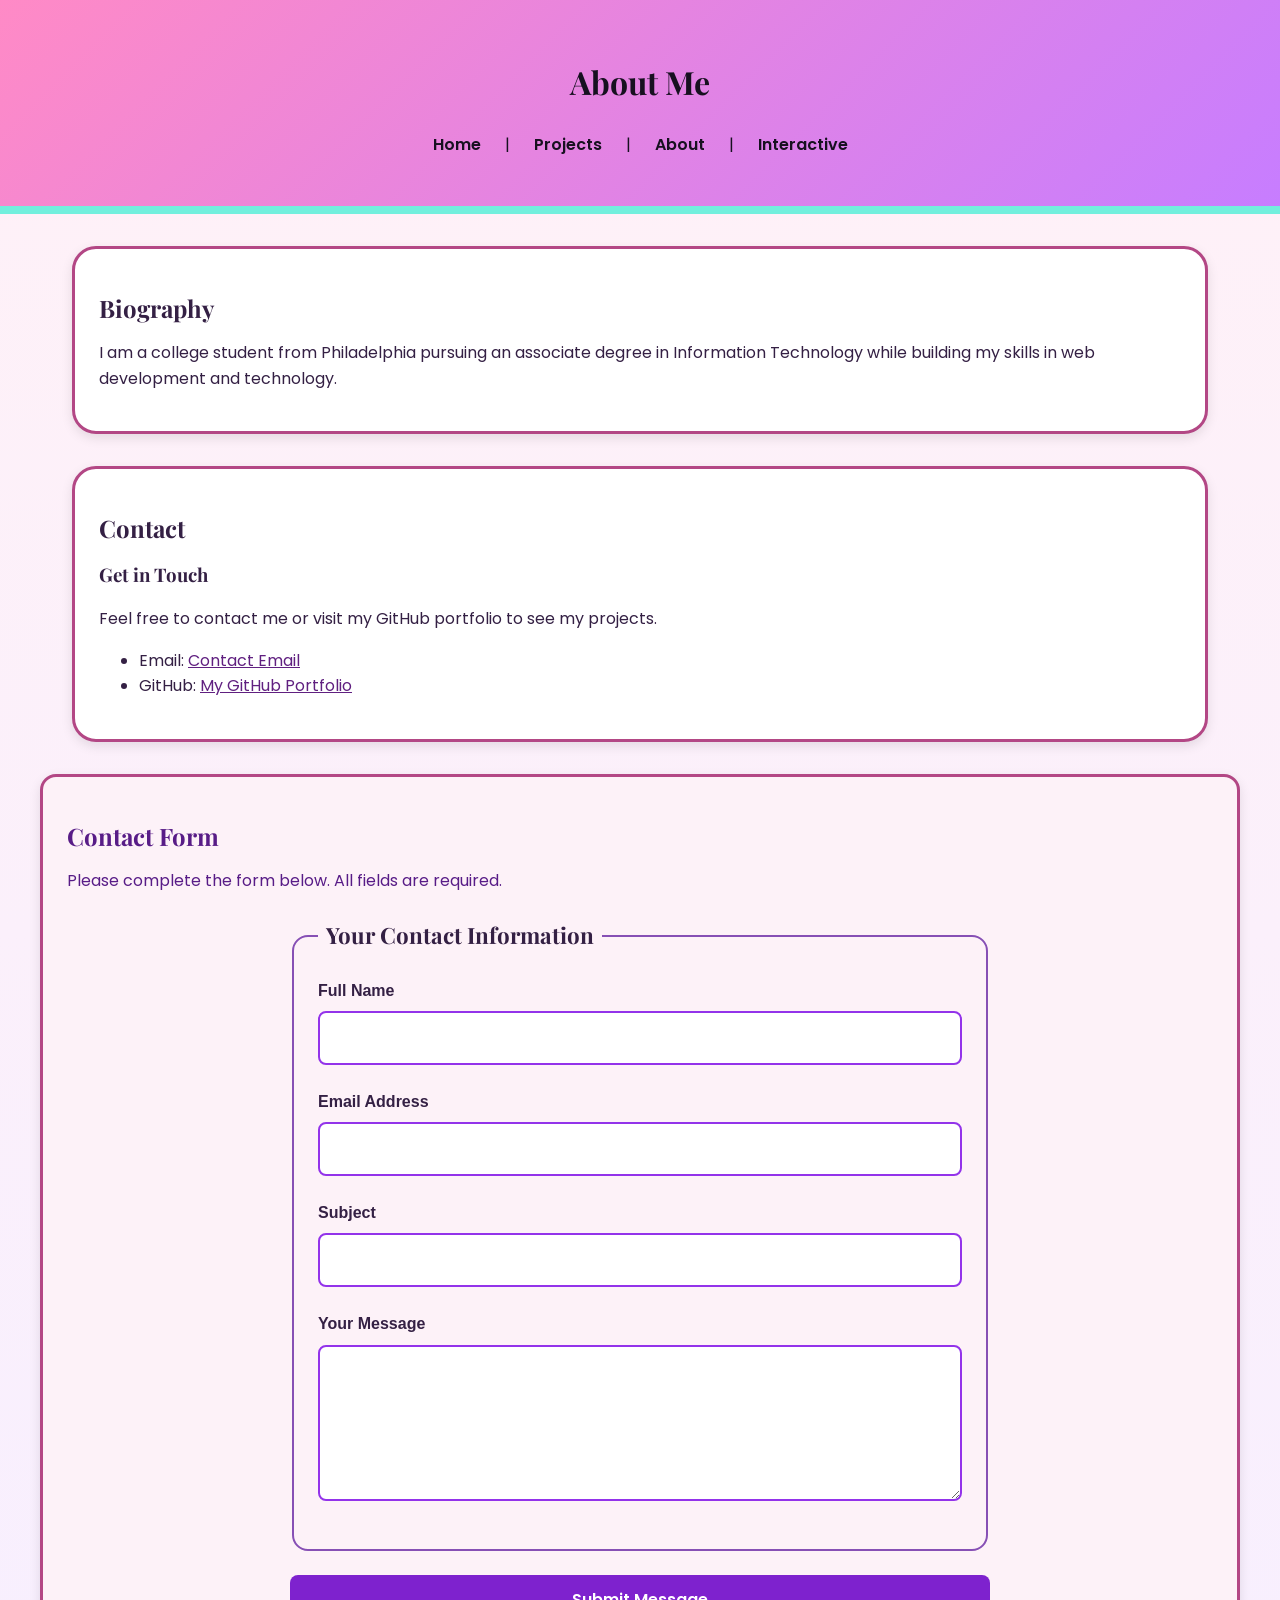
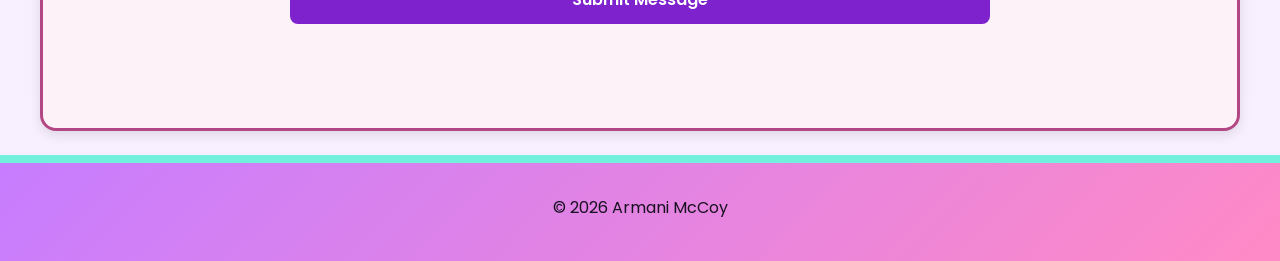
==== commit d3de7184: "Added Milestone 4 JavaScript interactions" ====
--- a/about.html
+++ b/about.html
@@ -8,7 +8,9 @@
           content="width=device-width, initial-scale=1.0">
 
     <title>About Me - Armani McCoy Portfolio</title>
+
     <link rel="stylesheet" href="mystyle.css">
+    <script src="milestone4.js" defer></script>
 </head>
 
 <body>
@@ -21,14 +23,12 @@
 
     <h1>About Me</h1>
 
-
-<nav aria-label="Main navigation">
-    <a href="index.html">Home</a> |
-    <a href="project.html">Projects</a> |
-    <a href="about.html">About</a> |
-    <a href="interactive.html">Interactive</a>
-</nav>
-
+    <nav aria-label="Main navigation">
+        <a href="index.html">Home</a> |
+        <a href="project.html">Projects</a> |
+        <a href="about.html">About</a> |
+        <a href="interactive.html">Interactive</a>
+    </nav>
 
 </header>
 
@@ -61,8 +61,8 @@
         <ul>
             <li>
                 Email:
-                <a href="mailto:armanimccoy69@gmail.com">
-                    armanimccoy69@gmail.com
+                <a href="mailto:your-email@example.com">
+                    Contact Email
                 </a>
             </li>
 
@@ -76,7 +76,7 @@
 
     </section>
 
-    <section class="content-box">
+    <section class="content-box contact-section">
 
         <h2>Contact Form</h2>
 
@@ -85,7 +85,7 @@
             All fields are required.
         </p>
 
-        <form id="contact-form"
+        <form id="contactForm"
               class="contact-form"
               novalidate>
 
@@ -95,61 +95,81 @@
 
                 <div class="form-group">
 
-                    <label for="full-name">
+                    <label for="contactName">
                         Full Name
                     </label>
 
                     <input
                         type="text"
-                        id="full-name"
+                        id="contactName"
                         name="full-name"
                         autocomplete="name"
                         required
-                        aria-describedby="name-error"
+                        aria-describedby="nameError"
                     >
 
-                    <p id="name-error"
-                       class="error-message"
-                       aria-live="polite"></p>
-
-                </div>
-
-                <div class="form-group">
-
-                    <label for="email">
+                    <p id="nameError"
+                       class="error-message"
+                       aria-live="polite"></p>
+
+                </div>
+
+                <div class="form-group">
+
+                    <label for="contactEmail">
                         Email Address
                     </label>
 
                     <input
                         type="email"
-                        id="email"
+                        id="contactEmail"
                         name="email"
                         autocomplete="email"
                         required
-                        aria-describedby="email-error"
+                        aria-describedby="emailError"
                     >
 
-                    <p id="email-error"
-                       class="error-message"
-                       aria-live="polite"></p>
-
-                </div>
-
-                <div class="form-group">
-
-                    <label for="message">
+                    <p id="emailError"
+                       class="error-message"
+                       aria-live="polite"></p>
+
+                </div>
+
+                <div class="form-group">
+
+                    <label for="contactSubject">
+                        Subject
+                    </label>
+
+                    <input
+                        type="text"
+                        id="contactSubject"
+                        name="subject"
+                        required
+                        aria-describedby="subjectError"
+                    >
+
+                    <p id="subjectError"
+                       class="error-message"
+                       aria-live="polite"></p>
+
+                </div>
+
+                <div class="form-group">
+
+                    <label for="contactMessage">
                         Your Message
                     </label>
 
                     <textarea
-                        id="message"
+                        id="contactMessage"
                         name="message"
                         rows="5"
                         required
-                        aria-describedby="message-error"
+                        aria-describedby="messageError"
                     ></textarea>
 
-                    <p id="message-error"
+                    <p id="messageError"
                        class="error-message"
                        aria-live="polite"></p>
 
@@ -162,7 +182,7 @@
                 Submit Message
             </button>
 
-            <p id="form-status"
+            <p id="formSuccess"
                class="form-status"
                role="status"
                aria-live="polite"></p>
@@ -177,7 +197,6 @@
     <p>&copy; 2026 Armani McCoy</p>
 </footer>
 
-<script src="contact.js"></script>
-
 </body>
 </html>
+
--- a/mystyle.css
+++ b/mystyle.css
@@ -456,3 +456,92 @@
     }
 
 }
+
+/* Milestone 4 JavaScript Interactions */
+
+#toggleProjects,
+#contactForm button,
+#factButton {
+    background-color: #7e22ce;
+    color: white;
+    border: none;
+    border-radius: 8px;
+    padding: 12px 24px;
+    margin: 16px 0;
+    font-size: 16px;
+    cursor: pointer;
+}
+
+#toggleProjects:hover,
+#contactForm button:hover,
+#factButton:hover {
+    background-color: #be185d;
+}
+
+/* Keyboard accessibility */
+
+button:focus-visible,
+input:focus-visible,
+textarea:focus-visible,
+a:focus-visible {
+    outline: 3px solid #581c87;
+    outline-offset: 4px;
+}
+
+/* Show and hide projects */
+
+[hidden] {
+    display: none !important;
+}
+
+/* Contact form styling */
+
+.contact-section {
+    background-color: #fdf2f8;
+    color: #581c87;
+    padding: 24px;
+    border-radius: 16px;
+    margin: 24px 0;
+}
+
+#contactForm {
+    display: flex;
+    flex-direction: column;
+    gap: 8px;
+}
+
+#contactForm label {
+    font-weight: bold;
+}
+
+#contactForm input,
+#contactForm textarea {
+    width: 100%;
+    box-sizing: border-box;
+    padding: 12px;
+    border: 2px solid #9333ea;
+    border-radius: 8px;
+    font-size: 16px;
+}
+
+.error-message {
+    color: #b91c1c;
+    font-size: 14px;
+    margin: 0 0 8px;
+}
+
+#contactForm [aria-invalid="true"] {
+    border: 2px solid #b91c1c;
+}
+
+#formSuccess {
+    color: #166534;
+    font-weight: bold;
+}
+
+#factDisplay {
+    background-color: #f3e8ff;
+    color: #581c87;
+    padding: 16px;
+    border-radius: 8px;
+}
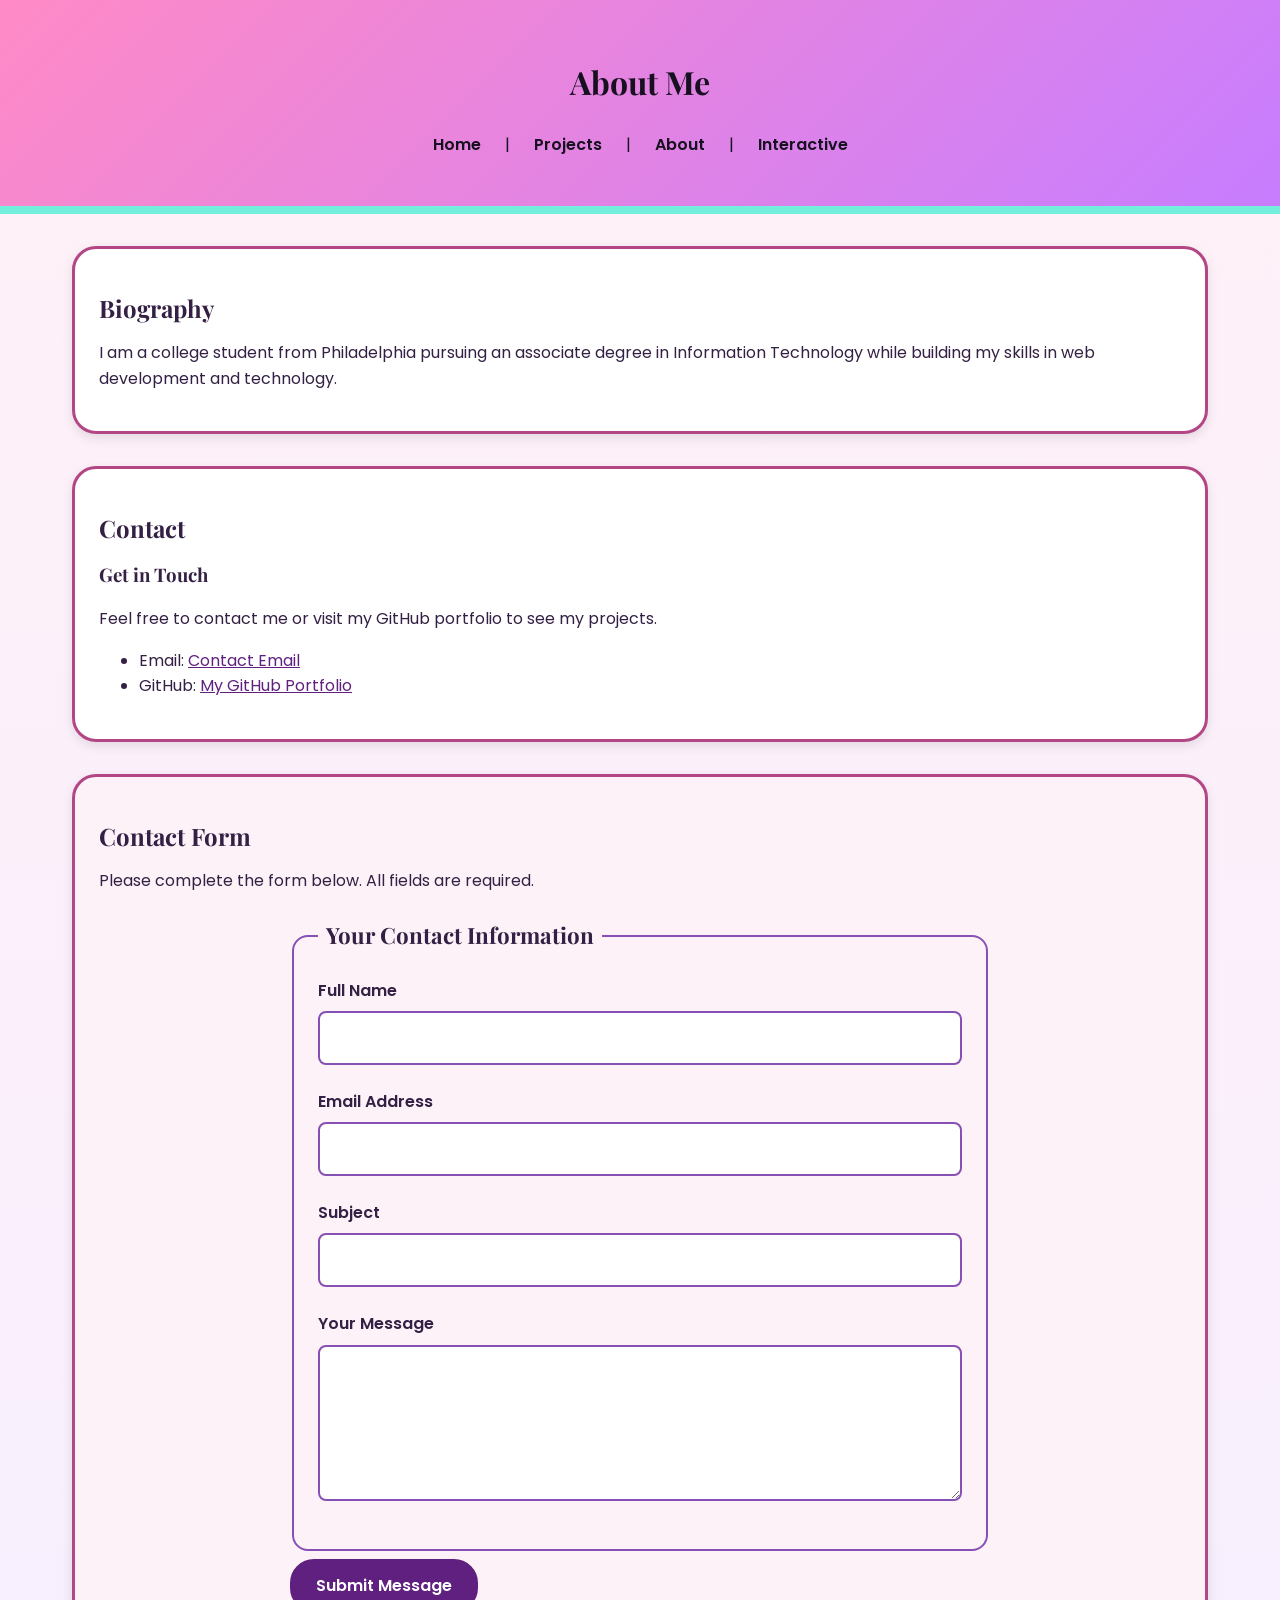
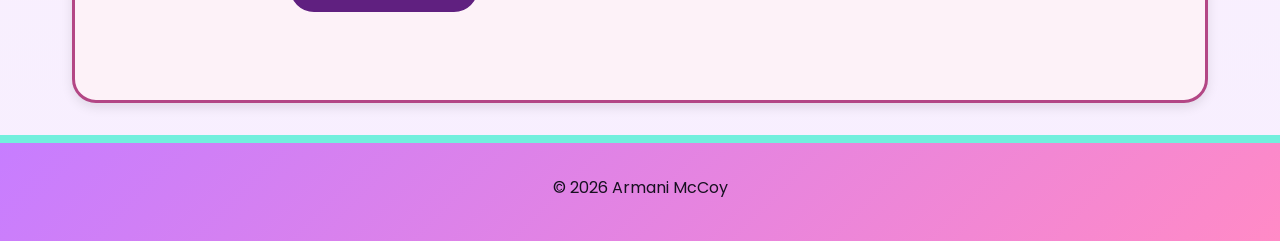
==== commit 889789e1: "Enhance fun facts section with descriptive text and improve button styling for better user interacti" ====
--- a/about.html
+++ b/about.html
@@ -1,3 +1,4 @@
+
 
 <!DOCTYPE html>
 <html lang="en">
@@ -199,4 +200,3 @@
 
 </body>
 </html>
-
--- a/mystyle.css
+++ b/mystyle.css
@@ -457,52 +457,49 @@
 
 }
 
-/* Milestone 4 JavaScript Interactions */
+
+/* =====================
+   MILESTONE 4 JAVASCRIPT INTERACTIONS
+   ===================== */
 
 #toggleProjects,
-#contactForm button,
 #factButton {
-    background-color: #7e22ce;
-    color: white;
-    border: none;
-    border-radius: 8px;
+    background-color: #602080;
+    color: #ffffff;
+    border: 2px solid #602080;
+    border-radius: 24px;
     padding: 12px 24px;
     margin: 16px 0;
-    font-size: 16px;
+    font: inherit;
+    font-weight: 600;
     cursor: pointer;
 }
 
 #toggleProjects:hover,
-#contactForm button:hover,
 #factButton:hover {
-    background-color: #be185d;
-}
-
-/* Keyboard accessibility */
-
-button:focus-visible,
-input:focus-visible,
-textarea:focus-visible,
-a:focus-visible {
-    outline: 3px solid #581c87;
-    outline-offset: 4px;
-}
-
-/* Show and hide projects */
+    background-color: #44135e;
+}
+
+/* Disabled button while API is loading */
+
+#factButton:disabled {
+    opacity: 0.7;
+    cursor: wait;
+}
+
+/* Show and hide project cards */
 
 [hidden] {
     display: none !important;
 }
 
-/* Contact form styling */
+/* Contact form section */
 
 .contact-section {
     background-color: #fdf2f8;
-    color: #581c87;
-    padding: 24px;
-    border-radius: 16px;
-    margin: 24px 0;
-}
+}
+
+/* Contact form layout */
 
 #contactForm {
     display: flex;
@@ -510,38 +507,40 @@
     gap: 8px;
 }
 
-#contactForm label {
-    font-weight: bold;
-}
-
-#contactForm input,
-#contactForm textarea {
-    width: 100%;
-    box-sizing: border-box;
-    padding: 12px;
-    border: 2px solid #9333ea;
-    border-radius: 8px;
-    font-size: 16px;
-}
-
-.error-message {
-    color: #b91c1c;
-    font-size: 14px;
-    margin: 0 0 8px;
-}
-
-#contactForm [aria-invalid="true"] {
-    border: 2px solid #b91c1c;
-}
+#contactForm .submit-button {
+    align-self: flex-start;
+}
+
+/* Successful form validation */
 
 #formSuccess {
     color: #166534;
-    font-weight: bold;
-}
+    font-weight: 600;
+}
+
+/* Random Fun Fact API */
 
 #factDisplay {
     background-color: #f3e8ff;
     color: #581c87;
     padding: 16px;
+    border: 2px solid #8750b5;
     border-radius: 8px;
-}
+    margin-top: 16px;
+}
+
+/* Mobile responsiveness */
+
+@media (max-width: 640px) {
+
+    #toggleProjects,
+    #factButton,
+    #contactForm .submit-button {
+        width: 100%;
+    }
+
+    .projects-grid .card {
+        padding: 16px;
+    }
+
+}
